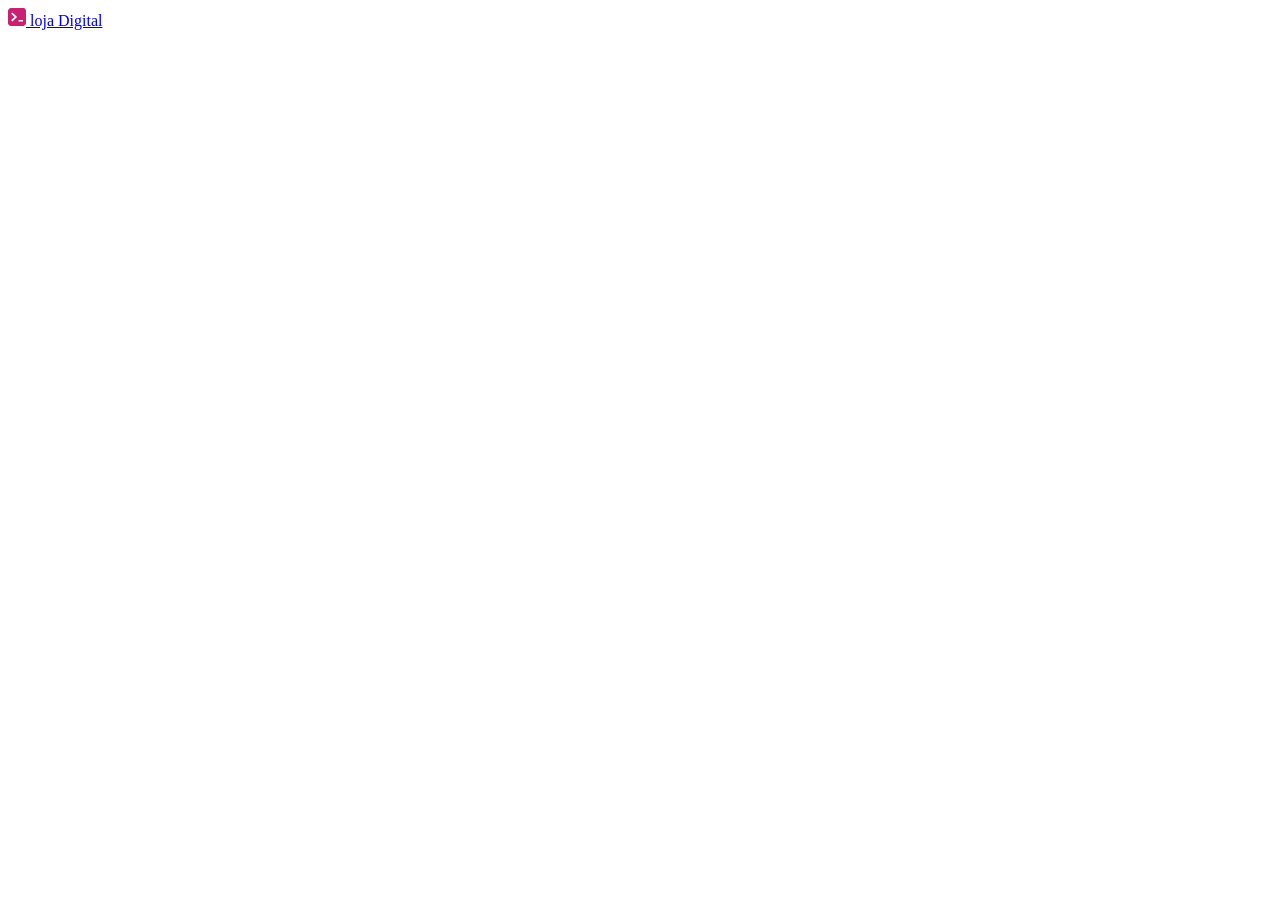
==== src/pages/login.html @ 14051579 "feat: adicionar estrutura de cabecalho" ====
<!DOCTYPE html>
<html lang="pt-br">
    <head>
        <meta charset="UTF-8">
        <meta name="viewport" content="width=device-width, initial-scale=1.0">
        <title>Entrar - Loja Digital</title>
        <link 
            rel="stylesheet" 
            href="../styles/login.css"
        />
    </head>
    </body>
        <header>
            <nav>
                <a href="../../index.html">
                    <img 
                        src="../assets/logo.svg"
                        alt="logo da loja na cor rosa"
                        />
                        <span>loja Digital</span>
                    </a>
                </nav>
        </header>
    <body>
</html>
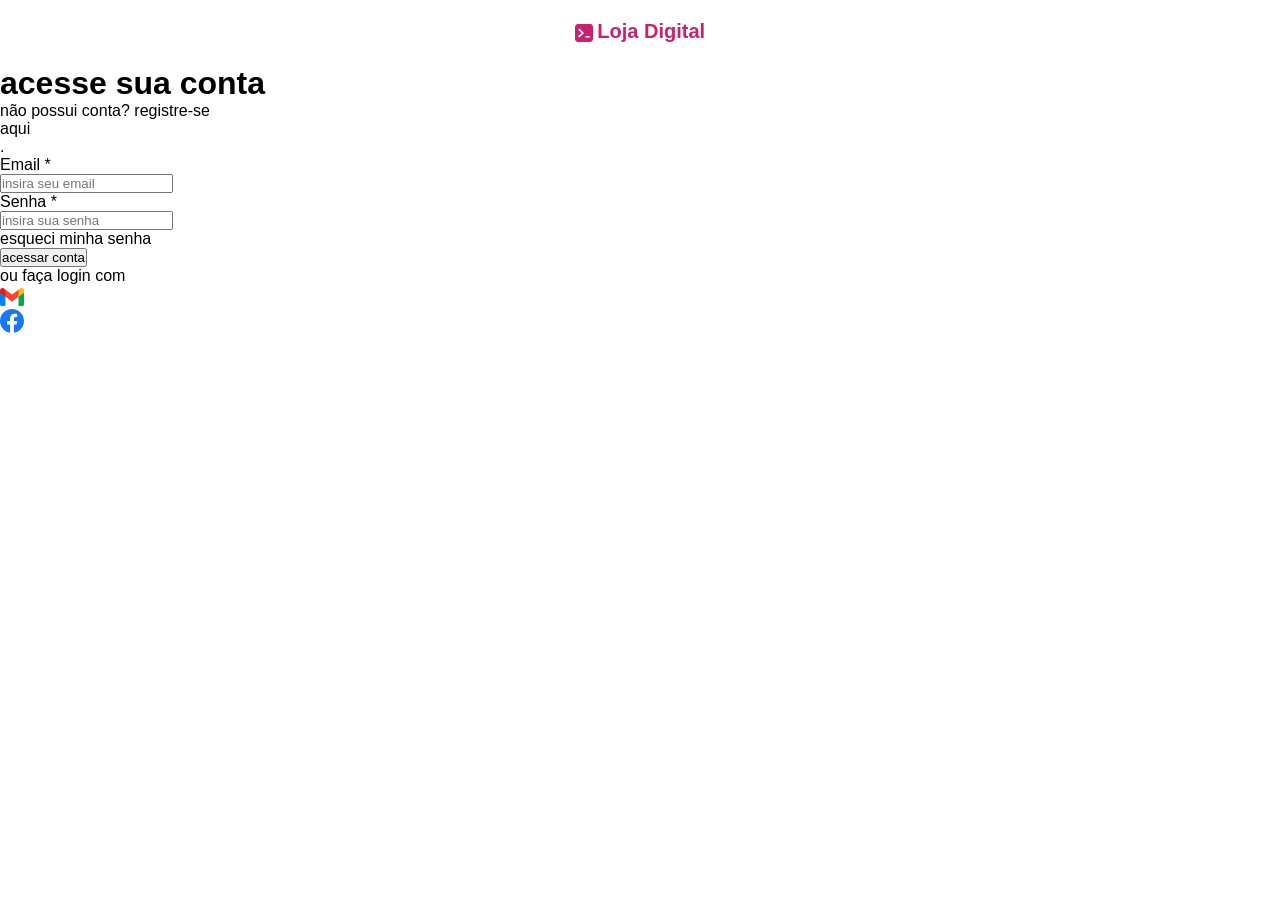
==== commit dbdc0b16: "feat: adicionar estrutura de formulario" ====
--- a/src/pages/login.html
+++ b/src/pages/login.html
@@ -1,4 +1,5 @@
 <!DOCTYPE html>
+
 <html lang="pt-br">
     <head>
         <meta charset="UTF-8">
@@ -6,7 +7,11 @@
         <title>Entrar - Loja Digital</title>
         <link 
             rel="stylesheet" 
-            href="../styles/login.css"
+            href="../styles/reset.css"
+        />
+        <link 
+            rel="stylesheet" 
+            href="../styles/global.css"
         />
     </head>
     </body>
@@ -21,5 +26,54 @@
                     </a>
                 </nav>
         </header>
+        <main>
+            <form>
+                <h1>acesse sua conta</h1>
+                <p>não possui conta? registre-se <a href="#">aqui</a>.</p>
+                <div>
+                    <div>
+                        <label >Email *</label>
+                        <input 
+                            type="email" 
+                            placeholder="insira seu email"
+                        />
+                    </div>
+                    <div>
+                        <label >Senha *</label>
+                        <input 
+                            type="password" 
+                            placeholder="insira sua senha"
+                        />
+                    </div>
+                </div>
+                <span>
+                    <a href="#">esqueci minha senha</a>
+                </span>
+                <button>acessar conta</button>
+                <div>
+                    <span>ou faça login com</span>
+                    <nav>
+                        <ul>
+                            <li>
+                                <a href="">
+                                    <img 
+                                        src="../assets/gmail.svg" 
+                                        alt="icone do gmail"
+                                    />
+                                </a>
+                            </li>
+                            <li>
+                                <a href="">
+                                    <img 
+                                        src="../assets/facebook.svg" 
+                                        alt="icone do facebook"
+                                    />
+                                </a>
+                            </li>
+                        </ul>
+                    </nav>
+                </div>
+            </form>
+        </main>
     <body>
 </html>
--- a/src/styles/global.css
+++ b/src/styles/global.css
@@ -0,0 +1,21 @@
+header{
+    nav {
+        a {
+            display: flex;
+            align-items: center;
+            gap: 4.5px;
+            padding: 20px;
+            width: fit-content;
+            margin: auto;
+
+            span {
+                font-size: 20px;
+                text-transform: capitalize;
+                font-weight: 700;
+                color: #c92071;
+                margin-bottom: 2px;
+            }
+        }
+    }
+
+}
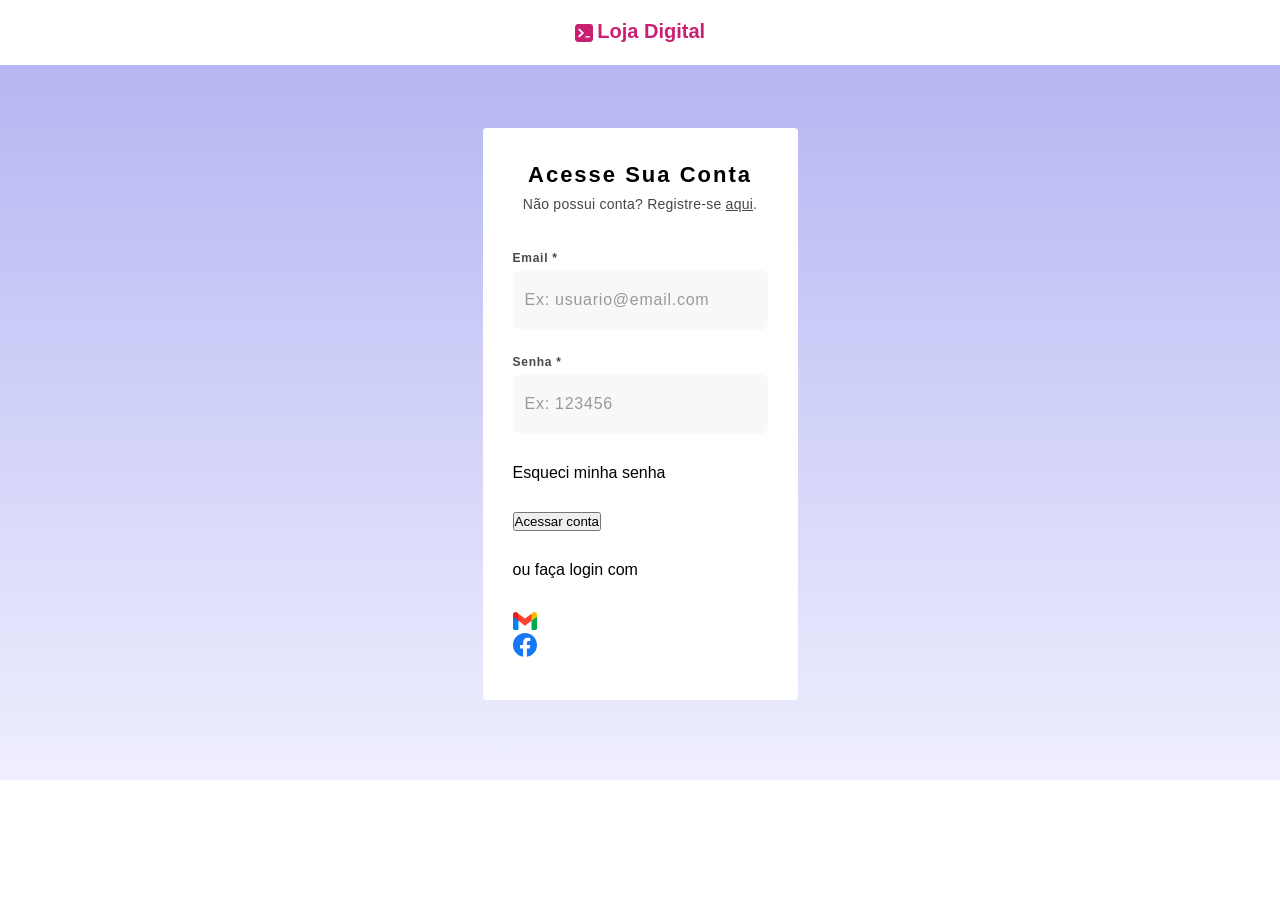
==== commit bed408ba: "style: adiícionar estilizacao parcial do conteudo principal" ====
--- a/src/pages/login.html
+++ b/src/pages/login.html
@@ -29,28 +29,30 @@
         <main>
             <form>
                 <h1>acesse sua conta</h1>
-                <p>não possui conta? registre-se <a href="#">aqui</a>.</p>
-                <div>
+                <p>Não possui conta? Registre-se <a href="#">aqui</a>.</p>
+                <div class="inputs">
                     <div>
                         <label >Email *</label>
                         <input 
                             type="email" 
-                            placeholder="insira seu email"
+                            placeholder="Ex: usuario@email.com"
+                            required
                         />
                     </div>
                     <div>
                         <label >Senha *</label>
                         <input 
                             type="password" 
-                            placeholder="insira sua senha"
+                            placeholder="Ex: 123456"
+                            required
                         />
                     </div>
                 </div>
                 <span>
-                    <a href="#">esqueci minha senha</a>
+                    <a href="#">Esqueci minha senha</a>
                 </span>
-                <button>acessar conta</button>
-                <div>
+                <button>Acessar conta</button>
+                <div class="others">
                     <span>ou faça login com</span>
                     <nav>
                         <ul>
--- a/src/styles/global.css
+++ b/src/styles/global.css
@@ -18,4 +18,79 @@
         }
     }
 
+}
+
+main {
+    background: linear-gradient(#b5b6f2, #efefff);
+    padding: 63px 0 80px;
+
+    form {
+        width: 315px;
+        height: 572px;
+        background-color: #fff;
+        margin: 0 auto;
+        border-radius: 4px;
+        padding: 30px;
+
+        p, .inputs, span, button {
+            margin-bottom: 30px;
+        }
+
+        h1 {
+            font-size: 22px;
+            line-height: 34px;
+            letter-spacing: 2px;
+            text-align: center;
+            text-transform: capitalize;
+        }
+
+        p{
+            font-size: 14px;
+            line-height: 24px;
+            letter-spacing: .25px;
+            text-align: center;
+            color: #474747;
+
+            a {
+                display: inline;
+                text-decoration: underline;
+                color: inherit;
+            }
+        }
+
+        .inputs {
+            display: flex;
+            flex-direction: column;
+            gap: 20px;
+
+            div {
+                label {
+                    font-size: 12px;
+                    font-weight: 700;
+                    line-height: 24px;
+                    letter-spacing: .75px;
+                    color: #474747;
+                    text-transform: capitalize;
+                }
+                
+                input {
+                    font-size: 16px;
+                    line-height: 28px;
+                    letter-spacing: .75px;
+                    padding: 16px 12px;
+                    border: none;
+                    width: 100%;
+                    background-color: #4747470a;
+                    border-radius: 8px;
+                    outline-color: #c92071;
+
+                    
+                    &::placeholder {
+                        color: #999;
+
+                    }
+                }
+            }
+        }
+    }
 }
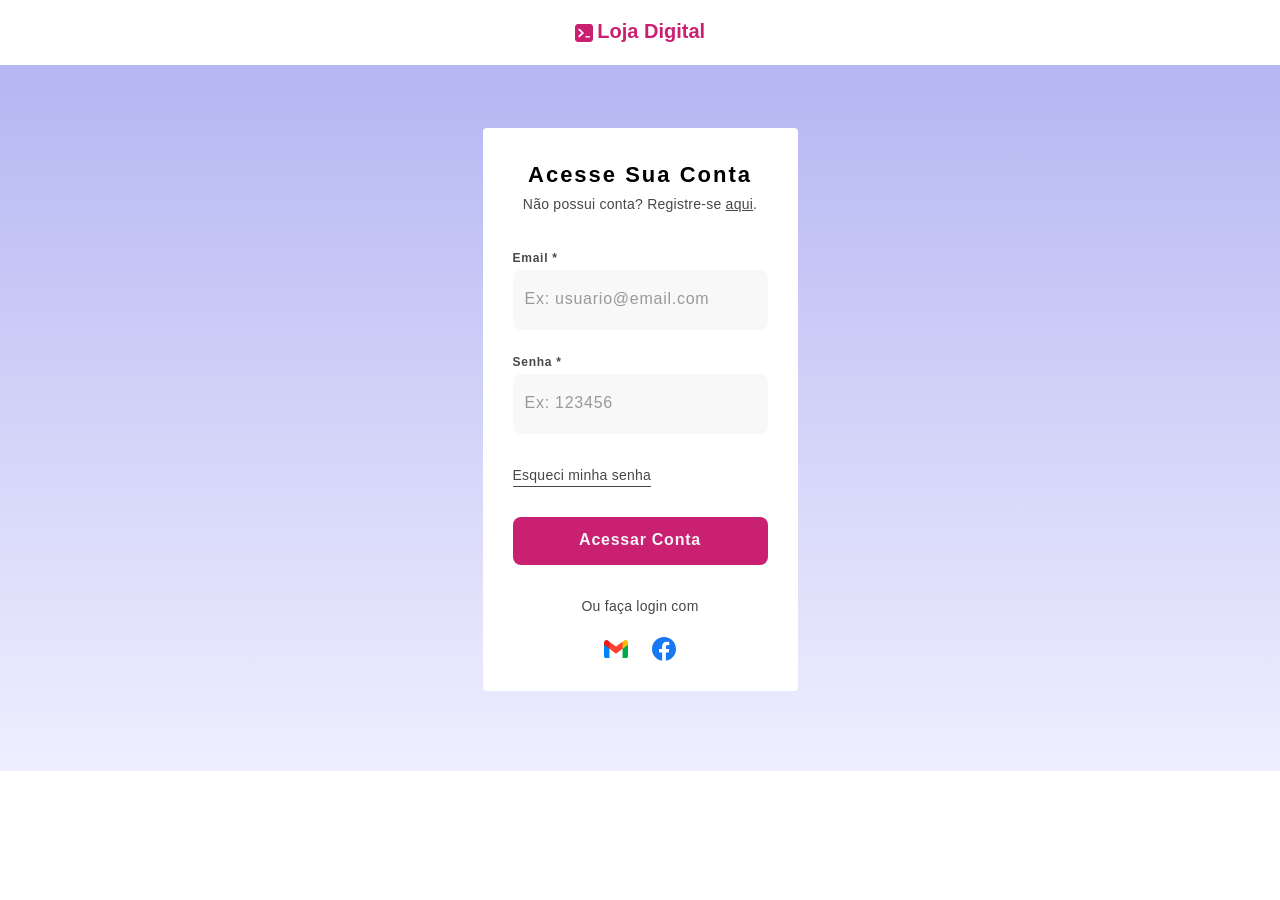
==== commit e2912e20: "style: finalizar estilizacao do conteudo principal" ====
--- a/src/pages/login.html
+++ b/src/pages/login.html
@@ -53,7 +53,7 @@
                 </span>
                 <button>Acessar conta</button>
                 <div class="others">
-                    <span>ou faça login com</span>
+                    <span>Ou faça login com</span>
                     <nav>
                         <ul>
                             <li>
--- a/src/styles/global.css
+++ b/src/styles/global.css
@@ -1,4 +1,4 @@
-header{
+header {
     nav {
         a {
             display: flex;
@@ -26,13 +26,15 @@
 
     form {
         width: 315px;
-        height: 572px;
         background-color: #fff;
         margin: 0 auto;
         border-radius: 4px;
         padding: 30px;
 
-        p, .inputs, span, button {
+        p,
+        .inputs,
+        span,
+        button {
             margin-bottom: 30px;
         }
 
@@ -44,7 +46,7 @@
             text-transform: capitalize;
         }
 
-        p{
+        p {
             font-size: 14px;
             line-height: 24px;
             letter-spacing: .25px;
@@ -72,25 +74,80 @@
                     color: #474747;
                     text-transform: capitalize;
                 }
-                
+
                 input {
+                    height: 60px;
                     font-size: 16px;
                     line-height: 28px;
                     letter-spacing: .75px;
-                    padding: 16px 12px;
+                    padding: 0 12px;
                     border: none;
                     width: 100%;
                     background-color: #4747470a;
                     border-radius: 8px;
                     outline-color: #c92071;
+                    padding-bottom: 2px;
 
-                    
+
                     &::placeholder {
                         color: #999;
 
                     }
                 }
+
+
             }
+        }
+
+        span {
+            a {
+                font-size: 14px;
+                line-height: 22px;
+                letter-spacing: .25px;
+                color: #474747;
+                border-bottom: solid .5px #474747;
+                width: fit-content;
+
+            }
+        }
+        button {
+            width: 100%;
+            height: 48px;
+            border-radius: 8px;
+            border: none;
+            background-color: #c92071;
+            color: #f5f5f5;
+            font-size: 16px;
+            line-height: 24px;
+            letter-spacing: .75px;
+            text-transform: capitalize;
+            font-weight: 600;
+            padding-bottom: 2px;
+
+        }
+
+        .others {
+            width: fit-content;
+            margin: 0 auto;
+
+            span {
+                font-size: 14px;
+                line-height: 22px;
+                letter-spacing: .25px;
+                color: #474747;
+                margin-bottom: 20px;
+
+            }
+
+            nav {
+                ul {
+                    display: flex;
+                    justify-content: center;
+                    gap: 24px;
+
+                }
+            }
+            
         }
     }
 }
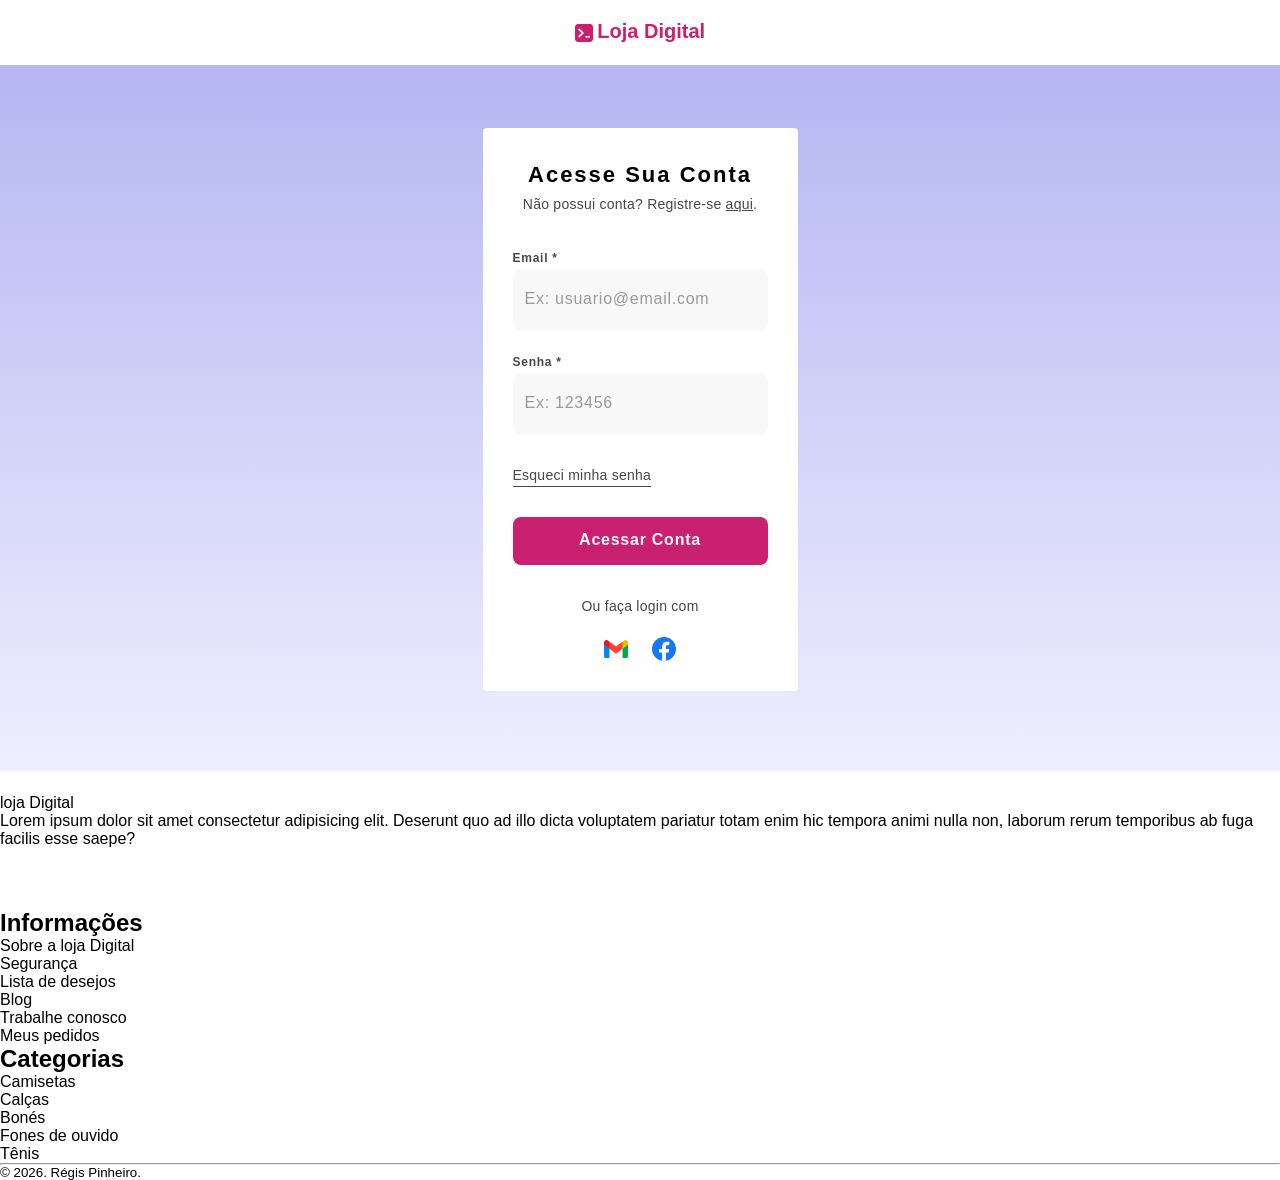
==== commit 4d7bd6d8: "feat: adicionar estrutura de rodape" ====
--- a/src/pages/login.html
+++ b/src/pages/login.html
@@ -1,81 +1,134 @@
 <!DOCTYPE html>
 
 <html lang="pt-br">
-    <head>
-        <meta charset="UTF-8">
-        <meta name="viewport" content="width=device-width, initial-scale=1.0">
-        <title>Entrar - Loja Digital</title>
-        <link 
-            rel="stylesheet" 
-            href="../styles/reset.css"
-        />
-        <link 
-            rel="stylesheet" 
-            href="../styles/global.css"
-        />
-    </head>
-    </body>
-        <header>
+
+<head>
+    <meta charset="UTF-8">
+    <meta name="viewport" content="width=device-width, initial-scale=1.0">
+    <title>Entrar - Loja Digital</title>
+    <link rel="stylesheet" href="../styles/reset.css" />
+    <link rel="stylesheet" href="../styles/global.css" />
+</head>
+</body>
+<header>
+    <nav>
+        <a href="../../index.html">
+            <img src="../assets/logo.svg" alt="logo da loja na cor rosa" />
+            <span>loja Digital</span>
+        </a>
+    </nav>
+</header>
+<main>
+    <form>
+        <h1>acesse sua conta</h1>
+        <p>Não possui conta? Registre-se <a href="#">aqui</a>.</p>
+        <div class="inputs">
+            <div>
+                <label>Email *</label>
+                <input type="email" placeholder="Ex: usuario@email.com" required />
+            </div>
+            <div>
+                <label>Senha *</label>
+                <input type="password" placeholder="Ex: 123456" required />
+            </div>
+        </div>
+        <span>
+            <a href="#">Esqueci minha senha</a>
+        </span>
+        <button>Acessar conta</button>
+        <div class="others">
+            <span>Ou faça login com</span>
+            <nav>
+                <ul>
+                    <li>
+                        <a href="">
+                            <img src="../assets/gmail.svg" alt="icone do gmail" />
+                        </a>
+                    </li>
+                    <li>
+                        <a href="">
+                            <img src="../assets/facebook.svg" alt="icone do facebook" />
+                        </a>
+                    </li>
+                </ul>
+            </nav>
+        </div>
+    </form>
+</main>
+<footer>
+    <div>
+        <div class="social">
             <nav>
                 <a href="../../index.html">
-                    <img 
-                        src="../assets/logo.svg"
-                        alt="logo da loja na cor rosa"
-                        />
-                        <span>loja Digital</span>
-                    </a>
-                </nav>
-        </header>
-        <main>
-            <form>
-                <h1>acesse sua conta</h1>
-                <p>Não possui conta? Registre-se <a href="#">aqui</a>.</p>
-                <div class="inputs">
-                    <div>
-                        <label >Email *</label>
-                        <input 
-                            type="email" 
-                            placeholder="Ex: usuario@email.com"
-                            required
-                        />
-                    </div>
-                    <div>
-                        <label >Senha *</label>
-                        <input 
-                            type="password" 
-                            placeholder="Ex: 123456"
-                            required
-                        />
-                    </div>
-                </div>
-                <span>
-                    <a href="#">Esqueci minha senha</a>
-                </span>
-                <button>Acessar conta</button>
-                <div class="others">
-                    <span>Ou faça login com</span>
-                    <nav>
-                        <ul>
-                            <li>
-                                <a href="">
-                                    <img 
-                                        src="../assets/gmail.svg" 
-                                        alt="icone do gmail"
-                                    />
-                                </a>
-                            </li>
-                            <li>
-                                <a href="">
-                                    <img 
-                                        src="../assets/facebook.svg" 
-                                        alt="icone do facebook"
-                                    />
-                                </a>
-                            </li>
-                        </ul>
-                    </nav>
-                </div>
-            </form>
-        </main>
-    <body>
+                    <img src="../assets/Group.svg" alt="logo da loja na cor branca" />
+                    <span>loja Digital</span>
+                </a>
+            </nav>
+            <p>Lorem ipsum dolor sit amet consectetur adipisicing elit. Deserunt quo ad illo dicta voluptatem pariatur
+                totam enim hic tempora animi nulla non, laborum rerum temporibus ab fuga facilis esse saepe?</p>
+            <nav>
+                <ul>
+                    <li>
+                        <a href="#">
+                            <img src="../assets/facebook-white.svg" alt="ícone do facebook na cor branca" />
+                        </a>
+                    </li>
+                    <li>
+                        <a href="#">
+                            <img src="../assets/instagram.svg" alt="ícone do instagram cor branca" />
+                        </a>
+                    </li>
+                    <li>
+                        <a href="#">
+                            <img src="../assets/twitter.svg" alt="ícone do twitter na cor branca" />
+                        </a>
+                    </li>
+                </ul>
+            </nav>
+        </div>
+        <div class="more">
+            <div>
+                <h2>Informações</h2>
+                <ul>
+                    <li><a href="#">Sobre a loja Digital</a>
+                    </li>
+                    <li><a href="#">Segurança</a>
+                    </li>
+                    <li><a href="#">Lista de desejos</a>
+                    </li>
+                    <li><a href="#">Blog</a>
+                    </li>
+                    <li><a href="#">Trabalhe conosco</a>
+                    </li>
+                    <li><a href="#">Meus pedidos</a>
+                    </li>
+                    
+                </ul>
+            </div>
+            <div>
+                <h2>Categorias</h2>
+                <ul>
+                    <li><a href="#">Camisetas</a>
+                    </li>
+                    <li><a href="#">Calças</a>
+                    </li>
+                    <li><a href="#">Bonés</a>
+                    </li>
+                    <li><a href="#">Fones de ouvido</a>
+                    </li>
+                    <li><a href="#">Tênis</a>
+                    </li>
+                    
+                    
+                </ul>
+            </div>
+        </div>
+        <div class="contact"></div>
+    </div>
+    <hr>
+    <small>&copy; 2026. Régis Pinheiro.</small>
+</footer>
+
+<body>
+
 </html>
